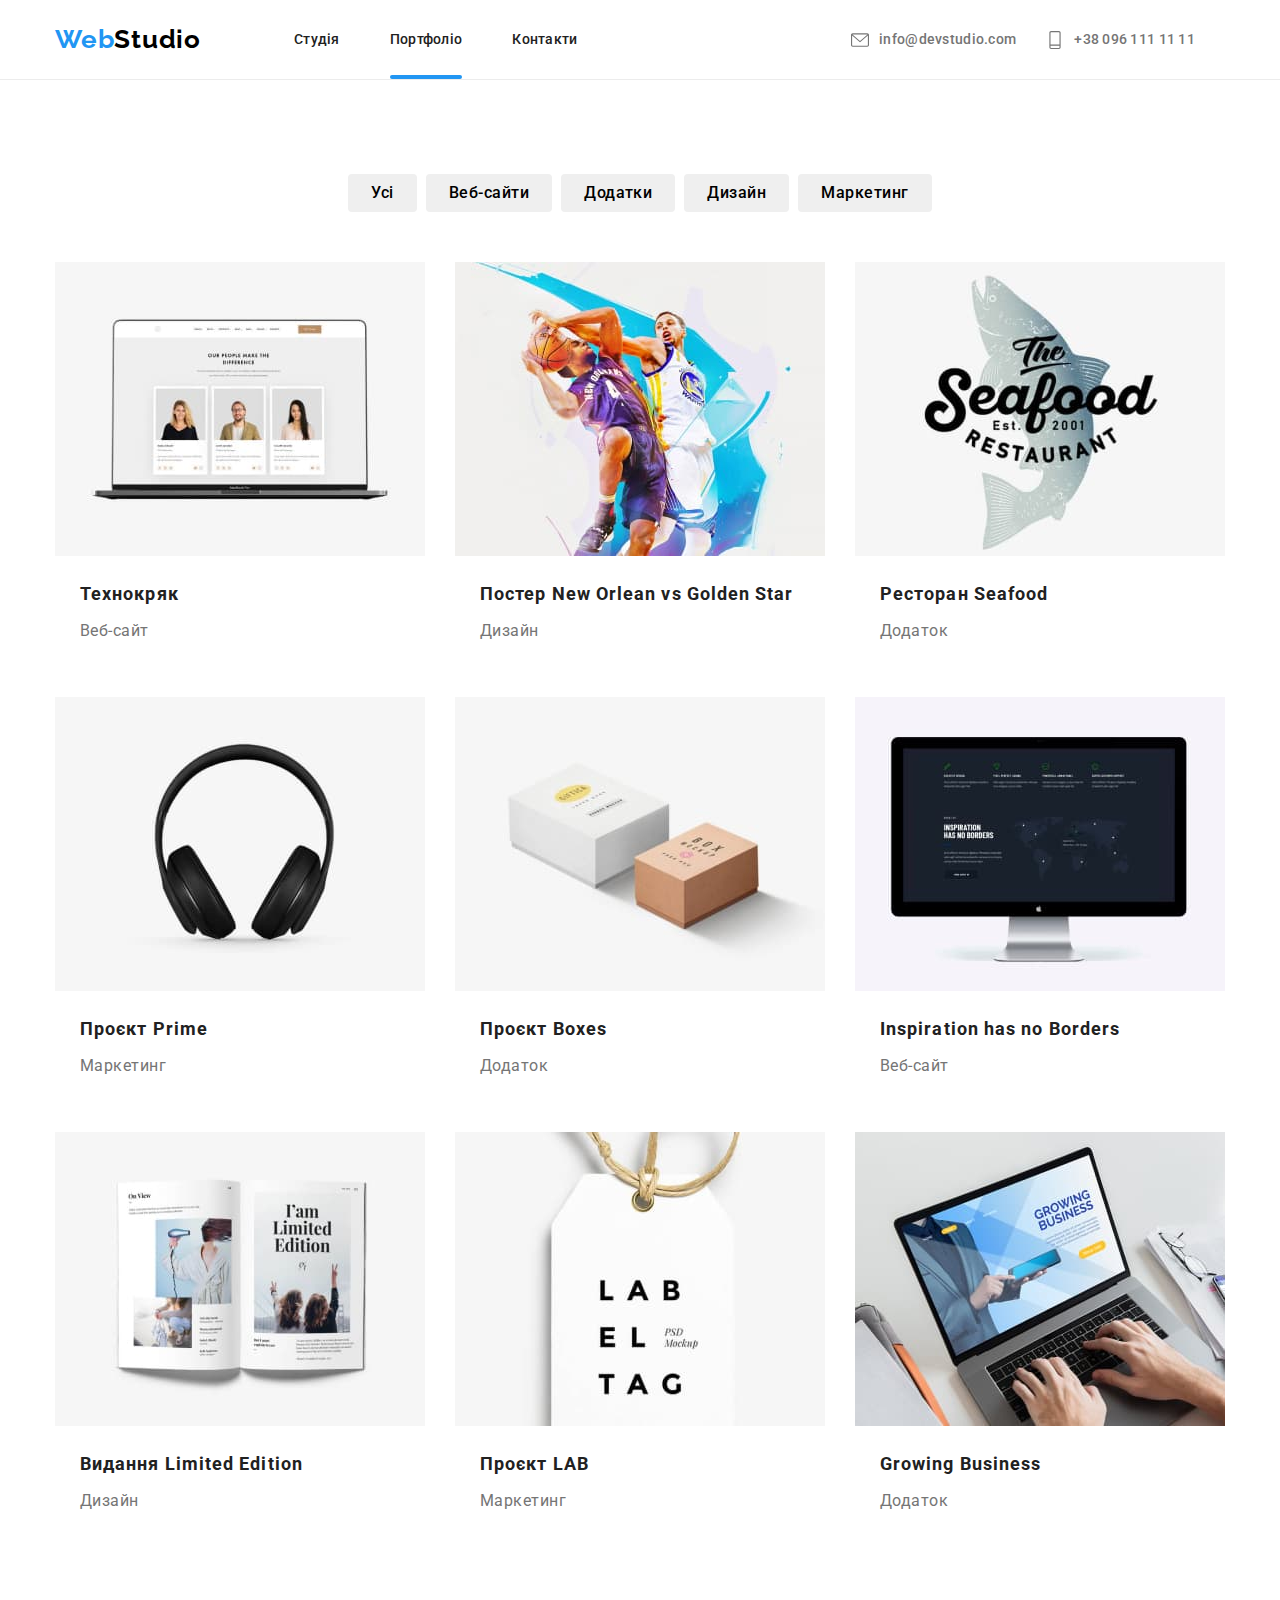
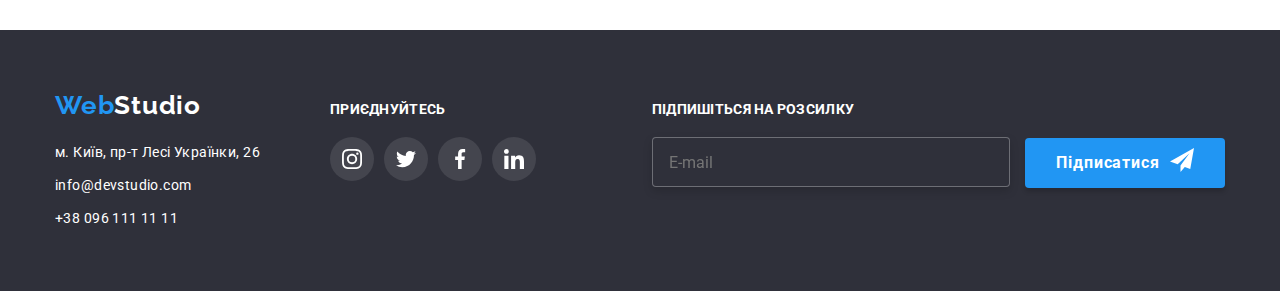
==== portfolio.html @ f2ef8173 "1" ====
<!DOCTYPE html>
<html lang="uk">
  <head>
    <meta charset="UTF-8">
    <meta http-equiv="X-UA-Compatible" content="IE=edge">
    <meta name="viewport" content="width=device-width, initial-scale=1.0">
    <link rel="stylesheet" href="./css/modern-normalize.css">
    <link rel="preconnect" href="https://fonts.googleapis.com">
    <link rel="preconnect" href="https://fonts.gstatic.com" crossorigin>
    <link rel="stylesheet" href="https://fonts.googleapis.com/css2?family=Raleway:wght@700&family=Roboto:wght@400;500;700;900&display=swap">
    <link rel="stylesheet" href="./css/styles.css">
    <title>Document</title>
  </head>

  <body class="">
      <!--Кнопки ссылки (Навигация)-->
      <header class="header-bord header-nav">
        <!--Кнопки ссылки (Навигация)-->
        <div class="container">
          <nav class="nav-logo main-nav">
            <a href="./index.html"><span class="logo">Web</span>Studio</a>
            <ul class="header-futer list site-nav">
             <li class="item"><a href="./index.html" >Студія</a></li>
             <li class="item"><a href="./portfolio.html" class="current">Портфоліо</a></li>
             <li class="item"><a href="">Контакти</a></li>
            </ul>
            <ul class="header-contact list icon">
                <li class="header-futer">
                  <div class="contact-icon">
                    <a href="mailto:info@devstudio.com">
                      <svg class="mail" width="16" height="12">
                        <use href="./images/symbol-defs.svg#icon-envelope-hover"></use>
                      </svg>info@devstudio.com
                    </a>
                  </div>
                  
                </li>
                <li class="header-futer">
                  <div class="contact-icon">
                    <a href="tel:+380961111111">
                      <svg class="mail" width="10" height="16">
                        <use href="./images/symbol-defs.svg#icon-Vector"></use>
                      </svg>+38 096 111 11 11</a>
                  </div>
                </li>
  
            </ul>
          </nav>
        </div>
      </header>
   <!--Секция кнопок-->
   <section class="section">
    <div class="container">
      <h1 class="hide">Портфоліо</h1>
      <ul class="list button-content">
        <li><button type="button" class="button">Усі</button></li>
        <li><button type="button" class="button">Веб-сайти</button></li>
        <li><button type="button" class="button">Додатки</button></li>
        <li><button type="button" class="button">Дизайн</button></li>
        <li><button type="button" class="button">Маркетинг</button></li>
      </ul>
    </div>
    
    <!--Секция 9 картинок-->
    <div class="container">
      <ul class="list section-header  imege">

        <li class="block-content">
          <div class="techno">
            <img src="./images/page2/Технокряк.jpg" alt="ноутбук з анкетами людей" width="370">
            <p class="icon-hidden">
              Ресурс пропонує комплексні пропозиції з різним рівнем функціоналу та сервісів. Все це дозволить відвідувачу отримати вичерпні відомості про компанію чи приватну особу.
            </p>
          </div>
          <a href="">
            <div class="text">
              <h2>Технокряк</h2>
              <p class="section-texts">Веб-сайт</p>
            </div>
          </a>
        </li>

        <li  class="block-content">
          <div class="techno">
            <img src="./images/page2/ПостерNewOrleanvsGoldenStar.jpg" alt="постер з двума баскетболістами у стрибку з м'ячем" width="370">
            <p class="icon-hidden">
              Ресурс пропонує комплексні пропозиції з різним рівнем функціоналу та сервісів. Все це дозволить відвідувачу отримати вичерпні відомості про компанію чи приватну особу.
            </p>
          </div>
          <a href="">
            <div class="text">
              <h2>Постер New Orlean vs Golden Star</h2>
              <p class="section-texts">Дизайн</p>
            </div>
          </a>
        </li>

        <li class="block-content">
          <div class="techno">
            <img src="./images/page2/РесторанSeafood.jpg" alt="логотип ресторану Seafood" width="370">
            <p class="icon-hidden">
              Ресурс пропонує комплексні пропозиції з різним рівнем функціоналу та сервісів. Все це дозволить відвідувачу отримати вичерпні відомості про компанію чи приватну особу.
            </p>
          </div>
          <a href="">
            <div class="text">
              <h2>Ресторан Seafood</h2>
              <p class="section-texts">Додаток</p>
            </div>
          </a>
        </li>

        <li class="block-content">
          <div class="techno">
            <img src="./images/page2/ПроєктPrime.jpg" alt="бездротові наушники чорного кольору" width="370">
            <p class="icon-hidden">
              Ресурс пропонує комплексні пропозиції з різним рівнем функціоналу та сервісів. Все це дозволить відвідувачу отримати вичерпні відомості про компанію чи приватну особу.
            </p>
          </div>
          <a href="">
            <div class="text">
              <h2>Проєкт Prime</h2>
              <p class="section-texts">Маркетинг</p>
            </div>
          </a>
        </li>
       
        <li class="block-content">
          <div class="techno">
            <img src="./images/page2/ПроєктBoxes.jpg" alt="два різні картонні бокси білого та картонного кольору" width="370">
            <p class="icon-hidden">
              Ресурс пропонує комплексні пропозиції з різним рівнем функціоналу та сервісів. Все це дозволить відвідувачу отримати вичерпні відомості про компанію чи приватну особу.
            </p>
          </div>
          <a href="">
            <div class="text">
              <h2>Проєкт Boxes</h2>
              <p class="section-texts">Додаток</p>
            </div>
          </a>
        </li>

        <li class="block-content">
          <div class="techno">
            <img src="./images/page2/InspirationHasnoBorders.jpg" alt="apple imac" width="370">
            <p class="icon-hidden">
              Ресурс пропонує комплексні пропозиції з різним рівнем функціоналу та сервісів. Все це дозволить відвідувачу отримати вичерпні відомості про компанію чи приватну особу.
            </p>
          </div>
          <a href="">
            <div class="text">
              <h2>Inspiration has no Borders</h2>
              <p class="section-texts">Веб-сайт</p>
            </div>
          </a>
        </li>
       
        <li class="block-content">
          <div class="techno">
            <img src="./images/page2/ВиданняLimitedEdition.jpg" alt="розгорнута книга з картинками" width="370">
            <p class="icon-hidden">
              Ресурс пропонує комплексні пропозиції з різним рівнем функціоналу та сервісів. Все це дозволить відвідувачу отримати вичерпні відомості про компанію чи приватну особу.
            </p>
          </div>
          <a href="">
            <div class="text">
              <h2>Видання Limited Edition</h2>
              <p class="section-texts">Дизайн</p>
            </div>
          </a>
        </li>

        <li class="block-content">
          <div class="techno">
            <img src="./images/page2/ПроєктLAB.jpg" alt="логотип проекту LAB" width="370">
            <p class="icon-hidden">
              Ресурс пропонує комплексні пропозиції з різним рівнем функціоналу та сервісів. Все це дозволить відвідувачу отримати вичерпні відомості про компанію чи приватну особу.
            </p>
          </div>
          <a href="">
            <div class="text">
              <h2>Проєкт LAB</h2>
              <p class="section-texts">Маркетинг</p>
            </div>
          </a>
        </li>
       
        <li class="block-content">
          <div class="techno">
            <img src="./images/page2/GrowingBusiness.jpg" alt="чоловік процює за ноутбуком" width="370">
            <p class="icon-hidden">
              Ресурс пропонує комплексні пропозиції з різним рівнем функціоналу та сервісів. Все це дозволить відвідувачу отримати вичерпні відомості про компанію чи приватну особу.
            </p>
          </div>
          <a href="">
            <div class="text">
              <h2>Growing Business</h2>
              <p class="section-texts">Додаток</p>
            </div>
          </a>
        </li>
       </ul>
    </div>

   </section>

    <!--Подвал-->
    <footer class="footer">
      <div class="container footer-svg">
        <div>
          <a href="./index.html" class="footer-logo footer-log"><span class="logo">Web</span>Studio</a>
          <address>
            <ul class="list footer-adress">
              <li class="footer-adr adr"><a href="address:https://goo.gl/maps/zJNhpAb7FdGBm95CA">м. Київ, пр-т Лесі Українки, 26</a></li>
              <li class="footer-adr"><a href="mailto:info@devstudio.com" class="">info@devstudio.com</a></li>
              <li class="footer-adr"><a href="tel:+380961111111" class="">+38 096 111 11 11</a></li>
            </ul>
          </address>
        </div>

        <div class="social">
          <strong class="about-text">ПРИЄДНУЙТЕСЬ</strong>
            <ul class="list footer-text">
              <li>
                <a href="" class="footer-page">
                  <svg class="icon-social color">
                    <use href="./images/symbol-defs.svg#icon-instagram-2" width="20" height="20"></use>
                  </svg>
                </a>
              </li>
              <li>
                <a href="" class="footer-page color">
                  <svg class="icon-social">
                    <use href="./images/symbol-defs.svg#icon-Group" width="20" height="20"></use>
                  </svg>
                </a>
              </li>
              <li>
                <a href="" class="footer-page color">
                  <svg class="icon-social">
                    <use href="./images/symbol-defs.svg#icon-facebook-1" width="20" height="20"></use>
                  </svg>
                </a>
              </li>
              <li>
                <a href="" class="footer-page color">
                  <svg class="icon-social">
                    <use href="./images/symbol-defs.svg#icon-linkedin-1" width="20" height="20"></use>
                  </svg>
                </a>
              </li>
            </ul>

        </div>

        <div class="box-mail">
          <form>
          <label>
            <strong class="about-text text-footer"> ПІДПИШІТЬСЯ НА РОЗСИЛКУ</strong>
            <input type="text" name="username" class="form-mail" placeholder="E-mail">
          </label>   
            <button  type="button" class="button-mail size-button">Підписатися 
              <svg class="footer-icon" >
                <use href="./images/symbol-defs.svg#icon-icon-send" ></use>
              </svg>
            </button>

        </form>  
        </div>

      </div>
    </footer>
 </body>
</html>
---- css/styles.css ----
/* Цвет основного текста color: #212121; */
/* Цвет лого color: #2196F3; */
/* Цвет Studio color: #000000; */
/* Цвет футера + описание белым color: #FFFFFF; */
/* Кнопка героя background: #2196F3; */
/* Описание блоков color: #757575; */
/* Цвет кнопок #F5F4FA */
:root {
    --body-text: #212121;
    --logo: #2196F3;
    --nav-logo: #000000;
    --header-contact: #757575;
    --hero: #ffffff;
    --button-hero: #2196F3;
    --footer-logo: #ffffff;
    --footer-adress: #ffffff;
    --button: #F5F4FA;
    --hero-size: #2F303A;
    --border: #AFB1B8;
    --text-hidden: #ffffff;

}
/* Применяется на всю страницу кроме ссылок. */
body {
    color: var(--body-text);
/* Шрифты */
    font-family: roboto, sans-serif;
    font-size: 14px;
    letter-spacing: 0.02em;
}
/* Спрятанный заголовок */
.hide {
    font-size: 0;
}

h1, h2, h3, h4, h5, h6, p {margin: 0;}
/* убераем границы и точки в списках */

.list {
    padding: 0;
    margin: 0;
    list-style: none;
    display: block;
}
* {
    box-sizing: border-box;
  }
img {
    display: block;
}

a {
    text-decoration: none;
    font-style: normal;
}

    /* Контейнеры под блоки */
.container {
    width: 1200px;
    margin: 0 auto;
    padding: 0 15px;
}

/* Логотип */
.logo {
    color: var(--logo);
}

/* цвет кнопок хедера */
.current:active, 
.current:visited,
.header-futer a:hover,
.header-futer a:focus {
    color: var(--logo);
    transition-duration: 250ms;
    transition-timing-function: cubic-bezier(0.4, 0, 0.2, 1); 
}

.current::after {
    background-color:  var(--logo);
}
.site-nav .current {
    position: relative;
}

.site-nav .current::after {
    position: absolute;
    display: block;
    bottom: -11px;
    content: "";
    width: 100%;
    height: 4px;
    background-color: var(--button-hero);
    border-radius: 2px;
}

/* навигация кнопок */
.site-nav{
    display: flex;
    margin-left: 93px;
    flex-wrap: wrap;
}

.header-bord {
    border-bottom: 1px solid #ECECEC;
}
.header-nav {
    display: flex;
    align-items: center;
    height: 80px;
}

.main-nav {
    display: flex;
    align-items: center;
}

.item {
    margin-right: 50px;
}

.description {
    display: flex;
    justify-content: center;
    align-items: center;
    margin-bottom: 30px;
    margin-right: 30px;
    background-color: var(--button);
    border-radius: 4px;
    height: 120px;
    width: 270px;
}

.site-nav .item:last-child {
    margin-right: 0px;
}

/* Кнопки header */
.header-futer a {
    display: block;
    padding-top: 21px;
    padding-bottom: 21px;

    color: var(--body-text);
    font-weight: 500;
    line-height: 1.14;
    letter-spacing: 0.02em; 
}

/* Контакты в хедере */
.header-contact {
    display: flex;
    margin-left: auto;
}

.header-contact .item:last-child {
    margin-right: 0px;
}

.contact-icon {
    display: flex;
    margin-left: auto;
    margin-right: 30px;
    fill: var(--header-contact);
}
/* Почта в header */
.mail {
    margin-right: 10px;
    width: 18px;
    height: 20px;
    padding: 0;
}

.mail use:hover,
.mail use:focus {
    fill: var(--button-hero);
    
}

.header-contact a {
    display: inline-flex;
    align-items: center;
    padding-top: 21px;
    padding-bottom: 21px;

    color: var(--header-contact);
    font-weight: 500;
    line-height: 1.14;
    letter-spacing: 0.02em;
}

.contact-icon:hover, 
.contact-icon:focus {
    fill: var(--logo);
}

/* шрифт лого */
.nav-logo > a {
    color: var(--nav-logo);

    font-family: raleway;
    font-weight: 700;
    font-size: 26px;
    line-height: 1.19;
    letter-spacing: 0.03em;
}
/* Section hero */
.hero {
    background-color: var(--hero-size);
    padding-top: 200px;
    padding-bottom: 200px;
    max-width: 1600px;
    height: 600px;
    margin-left: auto;
    margin-right: auto;
    background-image: linear-gradient(
        to right,
rgba(47, 48, 58, 0.4), rgba(47, 48, 58, 0.4)
    ), url(../images/page1/header.jpg);
    position: relative;
}

.hero-text {
    margin-bottom: 30px;
    width: 696px;
    margin-left: auto;
    margin-right: auto;
    color: var(--hero);
    font-weight: 900;
    font-size: 44px;
    line-height: 1.36;

    text-align: center;

    letter-spacing: 0.06em;
    text-transform: uppercase;
    }
/* button hero */
.button-hero {
    color: var(--hero);
    font-weight: 700;
    font-size: 16px;
    line-height: 1.88;
    background-color: var(--button-hero);
    border-radius: 4px;
    border: 1px solid transparent;
    padding: 10px 32px;
    margin: 0 auto;

    display: flex;
    align-items: center;
    text-align: center;
    letter-spacing: 0.06em;
    

}


/* Section prof. заголовки проффессий */
.section {
    padding-top: 94px;
    padding-bottom: 94px;
}

.section-prof {
    flex-basis: calc(100% / 4); 
    width: 1170px; }

.section-prof {
    display: flex;
    flex-wrap: nowrap;
}
.border-section:last-child {
    margin-right: 0px;}
.section-bgr {
    background-color: var(--button);
}
.border-section {
    border: 1px solid var(--hero);
    width: 270px;
    background-color: var(--hero);
    box-shadow: 0px 1px 3px rgba(0, 0, 0, 0.12), 0px 1px 1px rgba(0, 0, 0, 0.14), 0px 2px 1px rgba(0, 0, 0, 0.2);
    border-radius: 0px 0px 4px 4px; 
    margin-right: 30px;
}

.page {
    display: flex;
    justify-content: center;
    align-items: center;
    padding: 0px 32px 30px 32px;
    margin: 0;
    gap: 10px;
}

 .icon-page { 
    display: flex;
    justify-content: center;
    align-items: center;
    border-radius: 50%;
    padding: 12px 12px;
    width: 44px;
    height: 44px;
    fill: currentColor;
    fill: var(--border);
    transition-duration: 250ms;
    transition-timing-function: cubic-bezier(0.4, 0, 0.2, 1);
}

.icon-social {
    display: flex;
    width: 20px;
    height: 20px;
    /* justify-content: 50%;
    align-items: 50%; */
    
}

.icon-page:hover,
.icon-page:active { 
    background-color: var(--button-hero);
    fill: var(--hero);
    
}

.section-prof h3{
    font-weight: 700;
    font-size: 14px;
    line-height: 1.14;
    letter-spacing: 0.03em;
    margin-bottom: 10px;
    text-align: center;
}
/* текст профессий */
.text-prof p {
    color: var(--header-contact);
    line-height: 1.71;
    letter-spacing: 0.03em;
}
.icon-box{
    width: 70px;
    height: 70px;

}
/* Section imeges. Заголовки */
.header-img {
    display: flex;
    flex-wrap: nowrap;
}
.imeges:last-child {
    margin-right: 0px;}

.imeges {
    margin-right: 30px;
    padding-top: 0;

}
/* Описание текста на картинках в разделе секции 3 */
.picture_desc {
    position: absolute;
    height: 70px;
    width: 100%;
    display: flex;
    justify-content: center;
    align-items: center;
    font-weight: 700;
    line-height: 1.14;
    letter-spacing: 0.03em;
    bottom: 0;
    color: var(--text-hidden);
    background: rgba(47, 48, 58, 0.8);
}
.box {
    position: relative;
}

/* Фото профессий */
.header {
    margin-bottom: 50px;
    font-weight: 700;
    font-size: 36px;
    line-height: 1.17;
    text-align: center;
    letter-spacing: 0.03em;
}
.pdg {
    padding-top: 0;
}

.img-dop {
    padding: 0;
}
/* отступ у картинок */
.img {
    display: flex;
    flex-wrap: nowrap;
}
.img:last-child {
    margin-right: 0px;}


/* заголовки секции */
.section-img h3 {
    padding-bottom: 10px;
    font-weight: 500;
    font-size: 16px;
    line-height: 1.19;
    text-align: center;
    letter-spacing: 0.03em;
}
/* текст секции */
.section-text p{
    color: var(--header-contact);
    font-size: 16px;
    line-height: 1.19;
    text-align: center;
    letter-spacing: 0.03em;
}
.block {
    margin-top: 30px;
    margin-bottom: 16px;
}
/* Секция постоянных клиентов */
.client {
    display: flex;
    
    gap: 30px;
}
.client-a {
    display: flex;
    justify-content: center;
    align-items: center;
    width: 100%;
    height: 100%;
    border: 1px solid var(--border);
    border-radius: 4px;
    transition-duration: 250ms;
    transition-timing-function: cubic-bezier(0.4, 0, 0.2, 1);

}
.client-a:hover,
.client-a:focus {
    border-color: var(--button-hero); 

}

.text-text:hover,
.text-text:focus {
    border-color: var(--button-hero); 
    
}

.client-svg:hover,
.client-svg:active { 
    fill: var(--button-hero);
    
}

.client-svg {
    fill: var(--border);
    width: 170px;
    height: 92px;
    padding: 15px 32px;
    transition-duration: 250ms;
    transition-timing-function: cubic-bezier(0.4, 0, 0.2, 1);
}

/* Подвал */

.footer-logo{
    color: var(--footer-logo);
    font-family: raleway;
    font-weight: 700;
    font-size: 26px;
    line-height: 1.19;

    letter-spacing: 0.03em;

}

.footer {
    display: flex;
    background-color: var(--hero-size);
    padding-top: 60px;
    padding-bottom: 60px;

}

.footer-adress a{
    color: var(--footer-adress);
    line-height: 1.71;
    letter-spacing: 0.03em;
}

.footer-adress a:hover, 
.footer-adress a:focus {
    color: var(--logo);
    transition-duration: 250ms;
    transition-timing-function: cubic-bezier(0.4, 0, 0.2, 1);
}
.adr {
    margin-top: 20px;
}
.footer-adr:nth-child(-n + 2){
    margin-bottom: 9px;
}
.footer-text {
    display: flex;
    margin-top: 20px;
}
.color {
    fill: var(--footer-logo);
}
.footer-page {
    display: flex;
    border-radius: 50%;
    justify-content: center;
    align-items: center;
    background-color: rgba(255, 255, 255, 0.1);
    
    padding: 0;
    width: 44px;
    height: 44px; 
    margin-right: 10px;
    transition-duration: 250ms;
    transition-timing-function: cubic-bezier(0.4, 0, 0.2, 1);
}
.footer-page:hover,
.footer-page:active {
    background-color: var(--button-hero);
    fill: var(--footer-logo);

}

.about-text {
    color: var(--footer-adress);

}
.footer-svg {
    display: flex;
    align-items: baseline;
}

.social {
    margin-left: 70px;
}
.box-mail {
    margin-left: auto;
}

/* настройка модального окна (текста и кнопок) */
.name-block {
    display: block;
    width: 448px;
    height: 40px;
    margin-bottom: 10px;
    margin-top: 4px;
    border: 1px solid rgba(33, 33, 33, 0.2);
    border-radius: 4px;
    padding-left: 42px;
    /* position: relative; */
    transition-duration: 250ms;
    transition-timing-function: cubic-bezier(0.4, 0, 0.2, 1);
}
.form-mail {
    box-sizing: border-box;
    width: 358px;
    height: 50px;
    border: 1px solid rgba(255, 255, 255, 0.3);
    filter: drop-shadow(0px 4px 4px rgba(0, 0, 0, 0.15));
    border-radius: 4px;
    background: var(--hero-size);
    font-size: 16px;
    line-height: 1.25;
    padding-left: 16px;
    color: rgba(255, 255, 255, 0.6);
    transition-duration: 250ms;
    transition-timing-function: cubic-bezier(0.4, 0, 0.2, 1);
}
/* текст и формы заполнения */
.header-modal {
    font-weight: bold;
    font-size: 20px;
    line-height: 23px;
    text-align: center;
    margin-bottom: 12px;
}
.style-text label,.style-text span{
    font-size: 12px;
    line-height: 1.17;
    color: var(--header-contact);

}

.input-wrap {
    letter-spacing: 0.01em;
    position: relative;
}
.style-text:focus-within {
    fill: var(--button-hero);
    border-radius: 4px;

}
input:focus-within {
    border: 1px solid var(--button-hero);
    border-radius: 4px;
}
/* оформление наполнения модального окна */
.application-form{
    position: absolute;
    margin-top: 32px;
    margin-left: 15px;
    transition-duration: 250ms;
    transition-timing-function: cubic-bezier(0.4, 0, 0.2, 1);
}
input, textarea {
    outline: none;
    border: none;
    border: solid 1px #f2f2f2;
    }

.text-box {
    line-height: 1.71;
    letter-spacing: 0.03em;
    color: var(--header-contact);
}

.document {
    line-height: 1.71;
    text-decoration: underline;
    color: var(--button-hero);
    margin-left: 7px;
}
textarea {
    resize: none;
}
.chec-button {
    
    margin-right: 7px;

    /* margin-left: 12px; */

}
.test {
    display: flex;
    justify-content: center;
    margin-bottom: 30px;
}
.coments {
    width: 448px;
    height: 120px;
    margin-bottom: 25px;
    padding: 12px;
    font-size: 12px;
    line-height: 1.17;
    letter-spacing: 0.01em;
    color: rgba(117, 117, 117, 0.5);
}

.modal-text {
    padding: 40px;
}

.text-footer {
    display: block;
    margin-bottom: 20px;
}

.button-mail {
    width: 200px;
    height: 50px;
    background: #2196F3;
    box-shadow: 0px 4px 4px rgba(0, 0, 0, 0.15);
    border-radius: 4px;
    border: none;
    padding: 0;
    margin-left: 12px;
    font-weight: 700;
    font-size: 16px;
    line-height: 1.88; 
    letter-spacing: 0.06em;  
    color: var(--footer-logo); 
    transition-duration: 250ms;
    transition-timing-function: cubic-bezier(0.4, 0, 0.2, 1);
}
.modal-button button{
    margin: 0 auto;
    display: block;
    align-items: center;
    text-align: center;
}
.size-button {
    padding: 10px 62px 10px 28px;
}
.button-mail:hover,
.button-mail:active {
    background: #186db3;
}
/* Иконка для кнопки в футере */
.footer-icon {
    position: absolute;
    width: 24px;
    height: 24px;
    margin-left: 10px;

}
/* Корректировка кнопок */
.button-content {
    display: flex;
    flex-wrap: wrap;
    justify-content: center;
}
.button-content {
    margin-bottom: 50px;
    gap: 9px;
}
/* 2 страница без header and foother */
/* кнопки */
.button {
    font-family: roboto;
    border: 1px solid transparent;
    border-radius: 4px;
    padding: 5px 22px;
    font-weight: 500;
    font-size: 16px;
    line-height: 1.63;
    letter-spacing: 0.03em;
    text-align: center;
    display: inline-block;
    transition-duration: 250ms;
    transition-timing-function: cubic-bezier(0.4, 0, 0.2, 1);
}
.text {
    padding: 20px 24px;
    border: 1px solid var(--footer-adress);
    width: 370px;
    border-top: none;
}
.imege {
    display: flex;
    flex-wrap: wrap;
    gap: 30px;
}
.icon-hidden { 
    position: absolute;
    top: 0;
    left: 0;
    height: 100%;
    padding: 10px;
    background: rgba(33, 150, 243, 0.9);
    transform: translateY(100%);
    font-size: 18px;
    line-height: 1.56;
    letter-spacing: 0.03em;
    color: var(--text-hidden);
    transition: transform 500ms;

    width: 100%;
    height: 100%;
    padding: 63px 24px;
}

.techno { 
    position: relative;
    overflow: hidden;

}
.block-content:hover .icon-hidden {
    transform: rotateY(0);
}


.button:hover,
.button:focus {
    color: var(--hero);
    background-color: var(--button-hero);
    border: 1px solid transparent;

}

/* 2 страница заголовки */

/* Управление контейнерами */


.box:nth-last-child(-n + 3) {
    margin-bottom: 0px;
}

.box:nth-child(3n) {
    margin-right: 0; }

.section-header h2{
    /* margin-top: 0; */
    margin-bottom: 4px;
    font-weight: 700;
    font-size: 18px;
    line-height: 2;
    letter-spacing: 0.06em;
    color: var(--body-text);
}
/* 2 страница текст после заголовка */

.section-texts{
    margin-bottom: 0;
    color: var(--header-contact);
    letter-spacing: 0.03em;
    font-size: 16px;
    line-height: 1.86;
}

.block-content {
    box-sizing: border-box;
}

.block-content:hover,
.block-content:focus {
    box-shadow: 0px 1px 1px rgba(0, 0, 0, 0.12), 0px 4px 4px rgba(0, 0, 0, 0.06), 1px 4px 6px rgba(0, 0, 0, 0.16);  
    transition-duration: 250ms;
    transition-timing-function: cubic-bezier(0.4, 0, 0.2, 1);
}

/* modal */

.backdrop {
    position: fixed;
    top: 0;
    left: 0;
    width: 100%;
    height: 100%;
    background: rgba(0, 0, 0, 0.2);
    transition-duration: 250ms;
    transition-timing-function: cubic-bezier(0.4, 0, 0.2, 1);
}
.modal {
    position: absolute;
    width: 528px;
    height: 581px;
    top: 50%;
    left: 50%;
    transform: translate(-50%, -50%);
    background: var(--text-hidden);
    box-shadow: 0px 1px 3px rgba(0, 0, 0, 0.12), 0px 1px 1px rgba(0, 0, 0, 0.14), 0px 2px 1px rgba(0, 0, 0, 0.2);
    border-radius: 4px;

}

.is-hidden {
    opacity: 0;
    visibility: hidden;
    pointer-events: none;
} 

.close {
    position: absolute;
    right: 10px;
    top: 10px;
    width: 30px;
    height: 30px;
    border-radius: 50%;
    border: 1px solid rgba(112, 112, 112, 0.1);
    cursor: pointer;
    transition-duration: 250ms;
    transition-timing-function: cubic-bezier(0.4, 0, 0.2, 1);
}

.close-svg{ 
    display: flex;
    justify-content: center;
    align-items: center;
    width: 30px;
    height: 30px;
    background-color: var(--text-hidden);
}

.close-img {
    position: absolute;
    width: 11px;
    height: 11px;
} 

.modal button:hover,
.modal button:focus {
    fill: var(--logo);
    border-color: var(--logo);

}
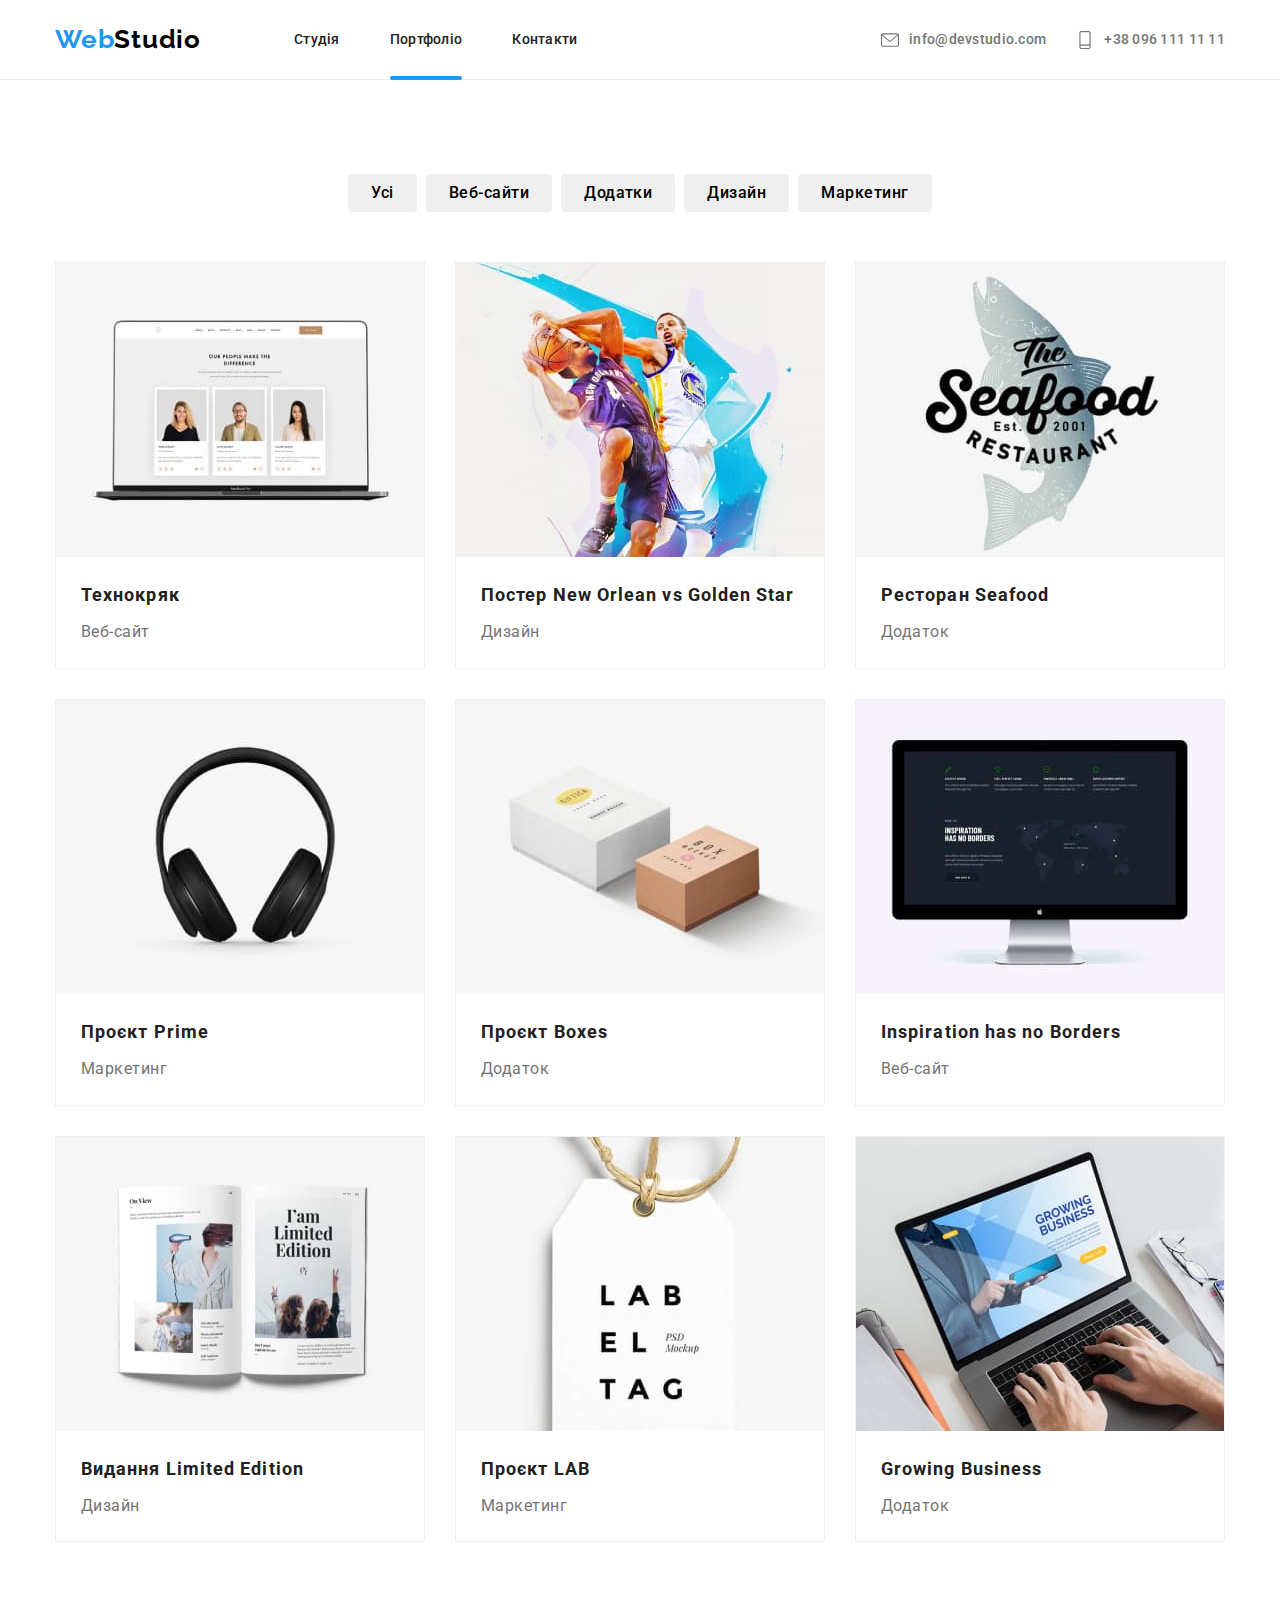
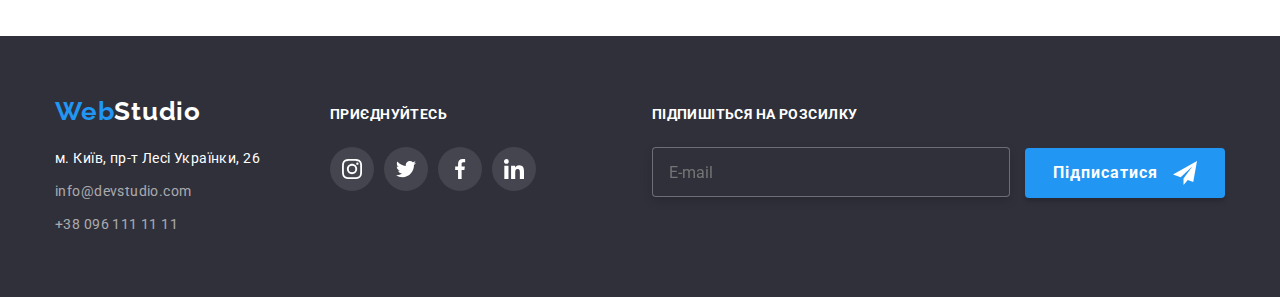
==== commit 0d532ee0: "update homework (BEM and scss)" ====
--- a/portfolio.html
+++ b/portfolio.html
@@ -8,37 +8,38 @@
     <link rel="preconnect" href="https://fonts.googleapis.com">
     <link rel="preconnect" href="https://fonts.gstatic.com" crossorigin>
     <link rel="stylesheet" href="https://fonts.googleapis.com/css2?family=Raleway:wght@700&family=Roboto:wght@400;500;700;900&display=swap">
-    <link rel="stylesheet" href="./css/styles.css">
+    <link rel="stylesheet" href="./css/main.css">
+    <link rel="stylesheet" href="./styles.css">
     <title>Document</title>
   </head>
 
-  <body class="">
+  <body>
       <!--Кнопки ссылки (Навигация)-->
-      <header class="header-bord header-nav">
+      <header class="header-nav header-nav__border">
         <!--Кнопки ссылки (Навигация)-->
         <div class="container">
-          <nav class="nav-logo main-nav">
-            <a href="./index.html"><span class="logo">Web</span>Studio</a>
-            <ul class="header-futer list site-nav">
-             <li class="item"><a href="./index.html" >Студія</a></li>
-             <li class="item"><a href="./portfolio.html" class="current">Портфоліо</a></li>
-             <li class="item"><a href="">Контакти</a></li>
-            </ul>
-            <ul class="header-contact list icon">
-                <li class="header-futer">
-                  <div class="contact-icon">
-                    <a href="mailto:info@devstudio.com">
-                      <svg class="mail" width="16" height="12">
+          <nav class="header-nav__navigation">
+            <a href="./index.html"><span class="header-nav__logo">Web</span>Studio</a>
+              <ul class="list header-nav__pages">
+                <li class="header-nav__item"><a href="./index.html" class="header-nav__link">Студія</a></li>
+                <li class="header-nav__item"><a href="./portfolio.html" class="current header-nav__link">Портфоліо</a></li>
+                <li class="header-nav__item"><a href="" class="header-nav__link">Контакти</a></li>
+              </ul>
+            <ul class="list header-nav__contacts">
+                <li class="header-nav__icon">
+                  <div>
+                    <a href="mailto:info@devstudio.com" class="header-nav__contact">
+                      <svg class="header-nav__mail" width="16" height="12">
                         <use href="./images/symbol-defs.svg#icon-envelope-hover"></use>
                       </svg>info@devstudio.com
                     </a>
                   </div>
                   
                 </li>
-                <li class="header-futer">
-                  <div class="contact-icon">
-                    <a href="tel:+380961111111">
-                      <svg class="mail" width="10" height="16">
+                <li class="header-nav__icon">
+                  <div>
+                    <a href="tel:+380961111111" class="header-nav__contact">
+                      <svg class="header-nav__mail" width="10" height="16">
                         <use href="./images/symbol-defs.svg#icon-Vector"></use>
                       </svg>+38 096 111 11 11</a>
                   </div>
@@ -49,153 +50,153 @@
         </div>
       </header>
    <!--Секция кнопок-->
-   <section class="section">
+   <section class="present">
     <div class="container">
       <h1 class="hide">Портфоліо</h1>
-      <ul class="list button-content">
-        <li><button type="button" class="button">Усі</button></li>
-        <li><button type="button" class="button">Веб-сайти</button></li>
-        <li><button type="button" class="button">Додатки</button></li>
-        <li><button type="button" class="button">Дизайн</button></li>
-        <li><button type="button" class="button">Маркетинг</button></li>
+      <ul class="portfolio list">
+        <li><button type="button" class="portfolio__button">Усі</button></li>
+        <li><button type="button" class="portfolio__button">Веб-сайти</button></li>
+        <li><button type="button" class="portfolio__button">Додатки</button></li>
+        <li><button type="button" class="portfolio__button">Дизайн</button></li>
+        <li><button type="button" class="portfolio__button">Маркетинг</button></li>
       </ul>
     </div>
     
     <!--Секция 9 картинок-->
     <div class="container">
-      <ul class="list section-header  imege">
-
-        <li class="block-content">
-          <div class="techno">
+      <ul class="list portfolio__imege">
+
+        <li class="portfolio__content">
+          <div class="portfolio__box">
             <img src="./images/page2/Технокряк.jpg" alt="ноутбук з анкетами людей" width="370">
-            <p class="icon-hidden">
-              Ресурс пропонує комплексні пропозиції з різним рівнем функціоналу та сервісів. Все це дозволить відвідувачу отримати вичерпні відомості про компанію чи приватну особу.
-            </p>
-          </div>
-          <a href="">
-            <div class="text">
-              <h2>Технокряк</h2>
-              <p class="section-texts">Веб-сайт</p>
-            </div>
-          </a>
-        </li>
-
-        <li  class="block-content">
-          <div class="techno">
+            <p class="portfolio__textHidden">
+              Ресурс пропонує комплексні пропозиції з різним рівнем функціоналу та сервісів. Все це дозволить відвідувачу отримати вичерпні відомості про компанію чи приватну особу.
+            </p>
+          </div>
+          <a href="">
+            <div class="portfolio__text">
+              <h2 class="portfolio__header">Технокряк</h2>
+              <p class="portfolio__texts">Веб-сайт</p>
+            </div>
+          </a>
+        </li>
+
+        <li  class="portfolio__content">
+          <div class="portfolio__box">
             <img src="./images/page2/ПостерNewOrleanvsGoldenStar.jpg" alt="постер з двума баскетболістами у стрибку з м'ячем" width="370">
-            <p class="icon-hidden">
-              Ресурс пропонує комплексні пропозиції з різним рівнем функціоналу та сервісів. Все це дозволить відвідувачу отримати вичерпні відомості про компанію чи приватну особу.
-            </p>
-          </div>
-          <a href="">
-            <div class="text">
-              <h2>Постер New Orlean vs Golden Star</h2>
-              <p class="section-texts">Дизайн</p>
-            </div>
-          </a>
-        </li>
-
-        <li class="block-content">
-          <div class="techno">
+            <p class="portfolio__textHidden">
+              Ресурс пропонує комплексні пропозиції з різним рівнем функціоналу та сервісів. Все це дозволить відвідувачу отримати вичерпні відомості про компанію чи приватну особу.
+            </p>
+          </div>
+          <a href="">
+            <div class="portfolio__text">
+              <h2 class="portfolio__header">Постер New Orlean vs Golden Star</h2>
+              <p class="portfolio__texts">Дизайн</p>
+            </div>
+          </a>
+        </li>
+
+        <li class="portfolio__content">
+          <div class="portfolio__box">
             <img src="./images/page2/РесторанSeafood.jpg" alt="логотип ресторану Seafood" width="370">
-            <p class="icon-hidden">
-              Ресурс пропонує комплексні пропозиції з різним рівнем функціоналу та сервісів. Все це дозволить відвідувачу отримати вичерпні відомості про компанію чи приватну особу.
-            </p>
-          </div>
-          <a href="">
-            <div class="text">
-              <h2>Ресторан Seafood</h2>
-              <p class="section-texts">Додаток</p>
-            </div>
-          </a>
-        </li>
-
-        <li class="block-content">
-          <div class="techno">
+            <p class="portfolio__textHidden">
+              Ресурс пропонує комплексні пропозиції з різним рівнем функціоналу та сервісів. Все це дозволить відвідувачу отримати вичерпні відомості про компанію чи приватну особу.
+            </p>
+          </div>
+          <a href="">
+            <div class="portfolio__text">
+              <h2 class="portfolio__header">Ресторан Seafood</h2>
+              <p class="portfolio__texts">Додаток</p>
+            </div>
+          </a>
+        </li>
+
+        <li class="portfolio__content">
+          <div class="portfolio__box">
             <img src="./images/page2/ПроєктPrime.jpg" alt="бездротові наушники чорного кольору" width="370">
-            <p class="icon-hidden">
-              Ресурс пропонує комплексні пропозиції з різним рівнем функціоналу та сервісів. Все це дозволить відвідувачу отримати вичерпні відомості про компанію чи приватну особу.
-            </p>
-          </div>
-          <a href="">
-            <div class="text">
-              <h2>Проєкт Prime</h2>
-              <p class="section-texts">Маркетинг</p>
+            <p class="portfolio__textHidden">
+              Ресурс пропонує комплексні пропозиції з різним рівнем функціоналу та сервісів. Все це дозволить відвідувачу отримати вичерпні відомості про компанію чи приватну особу.
+            </p>
+          </div>
+          <a href="">
+            <div class="portfolio__text">
+              <h2 class="portfolio__header">Проєкт Prime</h2>
+              <p class="portfolio__texts">Маркетинг</p>
             </div>
           </a>
         </li>
        
-        <li class="block-content">
-          <div class="techno">
+        <li class="portfolio__content">
+          <div class="portfolio__box">
             <img src="./images/page2/ПроєктBoxes.jpg" alt="два різні картонні бокси білого та картонного кольору" width="370">
-            <p class="icon-hidden">
-              Ресурс пропонує комплексні пропозиції з різним рівнем функціоналу та сервісів. Все це дозволить відвідувачу отримати вичерпні відомості про компанію чи приватну особу.
-            </p>
-          </div>
-          <a href="">
-            <div class="text">
-              <h2>Проєкт Boxes</h2>
-              <p class="section-texts">Додаток</p>
-            </div>
-          </a>
-        </li>
-
-        <li class="block-content">
-          <div class="techno">
+            <p class="portfolio__textHidden">
+              Ресурс пропонує комплексні пропозиції з різним рівнем функціоналу та сервісів. Все це дозволить відвідувачу отримати вичерпні відомості про компанію чи приватну особу.
+            </p>
+          </div>
+          <a href="">
+            <div class="portfolio__text">
+              <h2 class="portfolio__header">Проєкт Boxes</h2>
+              <p class="portfolio__texts">Додаток</p>
+            </div>
+          </a>
+        </li>
+
+        <li class="portfolio__content">
+          <div class="portfolio__box">
             <img src="./images/page2/InspirationHasnoBorders.jpg" alt="apple imac" width="370">
-            <p class="icon-hidden">
-              Ресурс пропонує комплексні пропозиції з різним рівнем функціоналу та сервісів. Все це дозволить відвідувачу отримати вичерпні відомості про компанію чи приватну особу.
-            </p>
-          </div>
-          <a href="">
-            <div class="text">
-              <h2>Inspiration has no Borders</h2>
-              <p class="section-texts">Веб-сайт</p>
+            <p class="portfolio__textHidden">
+              Ресурс пропонує комплексні пропозиції з різним рівнем функціоналу та сервісів. Все це дозволить відвідувачу отримати вичерпні відомості про компанію чи приватну особу.
+            </p>
+          </div>
+          <a href="">
+            <div class="portfolio__text">
+              <h2 class="portfolio__header">Inspiration has no Borders</h2>
+              <p class="portfolio__texts">Веб-сайт</p>
             </div>
           </a>
         </li>
        
-        <li class="block-content">
-          <div class="techno">
+        <li class="portfolio__content">
+          <div class="portfolio__box">
             <img src="./images/page2/ВиданняLimitedEdition.jpg" alt="розгорнута книга з картинками" width="370">
-            <p class="icon-hidden">
-              Ресурс пропонує комплексні пропозиції з різним рівнем функціоналу та сервісів. Все це дозволить відвідувачу отримати вичерпні відомості про компанію чи приватну особу.
-            </p>
-          </div>
-          <a href="">
-            <div class="text">
-              <h2>Видання Limited Edition</h2>
-              <p class="section-texts">Дизайн</p>
-            </div>
-          </a>
-        </li>
-
-        <li class="block-content">
-          <div class="techno">
+            <p class="portfolio__textHidden">
+              Ресурс пропонує комплексні пропозиції з різним рівнем функціоналу та сервісів. Все це дозволить відвідувачу отримати вичерпні відомості про компанію чи приватну особу.
+            </p>
+          </div>
+          <a href="">
+            <div class="portfolio__text">
+              <h2 class="portfolio__header">Видання Limited Edition</h2>
+              <p class="portfolio__texts">Дизайн</p>
+            </div>
+          </a>
+        </li>
+
+        <li class="portfolio__content">
+          <div class="portfolio__box">
             <img src="./images/page2/ПроєктLAB.jpg" alt="логотип проекту LAB" width="370">
-            <p class="icon-hidden">
-              Ресурс пропонує комплексні пропозиції з різним рівнем функціоналу та сервісів. Все це дозволить відвідувачу отримати вичерпні відомості про компанію чи приватну особу.
-            </p>
-          </div>
-          <a href="">
-            <div class="text">
-              <h2>Проєкт LAB</h2>
-              <p class="section-texts">Маркетинг</p>
+            <p class="portfolio__textHidden">
+              Ресурс пропонує комплексні пропозиції з різним рівнем функціоналу та сервісів. Все це дозволить відвідувачу отримати вичерпні відомості про компанію чи приватну особу.
+            </p>
+          </div>
+          <a href="">
+            <div class="portfolio__text">
+              <h2 class="portfolio__header">Проєкт LAB</h2>
+              <p class="portfolio__texts">Маркетинг</p>
             </div>
           </a>
         </li>
        
-        <li class="block-content">
-          <div class="techno">
+        <li class="portfolio__content">
+          <div class="portfolio__box">
             <img src="./images/page2/GrowingBusiness.jpg" alt="чоловік процює за ноутбуком" width="370">
-            <p class="icon-hidden">
-              Ресурс пропонує комплексні пропозиції з різним рівнем функціоналу та сервісів. Все це дозволить відвідувачу отримати вичерпні відомості про компанію чи приватну особу.
-            </p>
-          </div>
-          <a href="">
-            <div class="text">
-              <h2>Growing Business</h2>
-              <p class="section-texts">Додаток</p>
+            <p class="portfolio__textHidden">
+              Ресурс пропонує комплексні пропозиції з різним рівнем функціоналу та сервісів. Все це дозволить відвідувачу отримати вичерпні відомості про компанію чи приватну особу.
+            </p>
+          </div>
+          <a href="">
+            <div class="portfolio__text">
+              <h2 class="portfolio__header">Growing Business</h2>
+              <p class="portfolio__texts">Додаток</p>
             </div>
           </a>
         </li>
@@ -206,68 +207,65 @@
 
     <!--Подвал-->
     <footer class="footer">
-      <div class="container footer-svg">
+      <div class="container">
         <div>
-          <a href="./index.html" class="footer-logo footer-log"><span class="logo">Web</span>Studio</a>
+          <a href="./index.html" class="footer__logotype"><span class="footer__logo">Web</span>Studio</a>
           <address>
-            <ul class="list footer-adress">
-              <li class="footer-adr adr"><a href="address:https://goo.gl/maps/zJNhpAb7FdGBm95CA">м. Київ, пр-т Лесі Українки, 26</a></li>
-              <li class="footer-adr"><a href="mailto:info@devstudio.com" class="">info@devstudio.com</a></li>
-              <li class="footer-adr"><a href="tel:+380961111111" class="">+38 096 111 11 11</a></li>
+            <ul class="list">
+              <li class=""><a href="address:https://goo.gl/maps/zJNhpAb7FdGBm95CA" class="footer__text">м. Київ, пр-т Лесі Українки, 26</a></li>
+              <li class="footer__decor"><a href="mailto:info@devstudio.com" class="footer__text footer__color-text">info@devstudio.com</a></li>
+              <li class="footer__decor"><a href="tel:+380961111111" class="footer__text footer__color-text">+38 096 111 11 11</a></li>
             </ul>
           </address>
         </div>
 
-        <div class="social">
-          <strong class="about-text">ПРИЄДНУЙТЕСЬ</strong>
-            <ul class="list footer-text">
-              <li>
-                <a href="" class="footer-page">
-                  <svg class="icon-social color">
+        <div class="footer__social">
+          <strong class="footer__text">ПРИЄДНУЙТЕСЬ</strong>
+            <ul class="list">
+              <li>
+                <a href="" class="footer__icon">
+                  <svg  class="footer__svg">
                     <use href="./images/symbol-defs.svg#icon-instagram-2" width="20" height="20"></use>
                   </svg>
                 </a>
               </li>
               <li>
-                <a href="" class="footer-page color">
-                  <svg class="icon-social">
+                <a href="" class="footer__icon">
+                  <svg class="footer__svg">
                     <use href="./images/symbol-defs.svg#icon-Group" width="20" height="20"></use>
                   </svg>
                 </a>
               </li>
               <li>
-                <a href="" class="footer-page color">
-                  <svg class="icon-social">
+                <a href="" class="footer__icon">
+                  <svg class="footer__svg">
                     <use href="./images/symbol-defs.svg#icon-facebook-1" width="20" height="20"></use>
                   </svg>
                 </a>
               </li>
               <li>
-                <a href="" class="footer-page color">
-                  <svg class="icon-social">
+                <a href="" class="footer__icon">
+                  <svg class="footer__svg">
                     <use href="./images/symbol-defs.svg#icon-linkedin-1" width="20" height="20"></use>
                   </svg>
                 </a>
               </li>
             </ul>
-
-        </div>
-
-        <div class="box-mail">
+        </div>
+
+        <div class="footer__mail">
           <form>
           <label>
-            <strong class="about-text text-footer"> ПІДПИШІТЬСЯ НА РОЗСИЛКУ</strong>
-            <input type="text" name="username" class="form-mail" placeholder="E-mail">
+            <strong class="footer__text"> ПІДПИШІТЬСЯ НА РОЗСИЛКУ</strong>
+            <input type="text" name="username" class="footer__form" placeholder="E-mail">
           </label>   
-            <button  type="button" class="button-mail size-button">Підписатися 
-              <svg class="footer-icon" >
+            <button  type="button" class="footer__button">Підписатися 
+              <svg class="footer__twitter" >
                 <use href="./images/symbol-defs.svg#icon-icon-send" ></use>
               </svg>
             </button>
-
         </form>  
         </div>
-
       </div>
     </footer>
  </body>
--- a/css/main.css
+++ b/css/main.css
@@ -0,0 +1,1057 @@
+@charset "UTF-8";
+/*! modern-normalize v1.1.0 | MIT License | https://github.com/sindresorhus/modern-normalize */
+/*
+Document
+========
+*/
+/**
+Use a better box model (opinionated).
+*/
+*,
+::before,
+::after {
+  box-sizing: border-box;
+}
+
+/**
+1. Correct the line height in all browsers.
+2. Prevent adjustments of font size after orientation changes in iOS.
+3. Use a more readable tab size (opinionated).
+*/
+html {
+  line-height: 1.15; /* 1 */
+  -webkit-text-size-adjust: 100%; /* 2 */
+  -moz-tab-size: 4; /* 3 */
+  -o-tab-size: 4;
+     tab-size: 4; /* 3 */
+}
+
+/*
+Sections
+========
+*/
+/**
+1. Remove the margin in all browsers.
+2. Improve consistency of default fonts in all browsers. (https://github.com/sindresorhus/modern-normalize/issues/3)
+*/
+body {
+  margin: 0; /* 1 */
+  font-family: system-ui, -apple-system, "Segoe UI", Roboto, Helvetica, Arial, sans-serif, "Apple Color Emoji", "Segoe UI Emoji"; /* 2 */
+}
+
+/*
+Grouping content
+================
+*/
+/**
+1. Add the correct height in Firefox.
+2. Correct the inheritance of border color in Firefox. (https://bugzilla.mozilla.org/show_bug.cgi?id=190655)
+*/
+hr {
+  height: 0; /* 1 */
+  color: inherit; /* 2 */
+}
+
+/*
+Text-level semantics
+====================
+*/
+/**
+Add the correct text decoration in Chrome, Edge, and Safari.
+*/
+abbr[title] {
+  -webkit-text-decoration: underline dotted;
+          text-decoration: underline dotted;
+}
+
+/**
+Add the correct font weight in Edge and Safari.
+*/
+b,
+strong {
+  font-weight: bolder;
+}
+
+/**
+1. Improve consistency of default fonts in all browsers. (https://github.com/sindresorhus/modern-normalize/issues/3)
+2. Correct the odd 'em' font sizing in all browsers.
+*/
+code,
+kbd,
+samp,
+pre {
+  font-family: ui-monospace, SFMono-Regular, Consolas, "Liberation Mono", Menlo, monospace; /* 1 */
+  font-size: 1em; /* 2 */
+}
+
+/**
+Add the correct font size in all browsers.
+*/
+small {
+  font-size: 80%;
+}
+
+/**
+Prevent 'sub' and 'sup' elements from affecting the line height in all browsers.
+*/
+sub,
+sup {
+  font-size: 75%;
+  line-height: 0;
+  position: relative;
+  vertical-align: baseline;
+}
+
+sub {
+  bottom: -0.25em;
+}
+
+sup {
+  top: -0.5em;
+}
+
+/*
+Tabular data
+============
+*/
+/**
+1. Remove text indentation from table contents in Chrome and Safari. (https://bugs.chromium.org/p/chromium/issues/detail?id=999088, https://bugs.webkit.org/show_bug.cgi?id=201297)
+2. Correct table border color inheritance in Chrome and Safari. (https://bugs.chromium.org/p/chromium/issues/detail?id=935729, https://bugs.webkit.org/show_bug.cgi?id=195016)
+*/
+table {
+  text-indent: 0; /* 1 */
+  border-color: inherit; /* 2 */
+}
+
+/*
+Forms
+=====
+*/
+/**
+1. Change the font styles in all browsers.
+2. Remove the margin in Firefox and Safari.
+*/
+button,
+input,
+optgroup,
+select,
+textarea {
+  font-family: inherit; /* 1 */
+  font-size: 100%; /* 1 */
+  line-height: 1.15; /* 1 */
+  margin: 0; /* 2 */
+}
+
+/**
+Remove the inheritance of text transform in Edge and Firefox.
+*/
+button,
+select {
+  text-transform: none;
+}
+
+/**
+Correct the inability to style clickable types in iOS and Safari.
+*/
+button,
+[type=button],
+[type=reset],
+[type=submit] {
+  -webkit-appearance: button;
+}
+
+/**
+Remove the inner border and padding in Firefox.
+*/
+::-moz-focus-inner {
+  border-style: none;
+  padding: 0;
+}
+
+/**
+Restore the focus styles unset by the previous rule.
+*/
+:-moz-focusring {
+  outline: 1px dotted ButtonText;
+}
+
+/**
+Remove the additional ':invalid' styles in Firefox.
+See: https://github.com/mozilla/gecko-dev/blob/2f9eacd9d3d995c937b4251a5557d95d494c9be1/layout/style/res/forms.css#L728-L737
+*/
+:-moz-ui-invalid {
+  box-shadow: none;
+}
+
+/**
+Remove the padding so developers are not caught out when they zero out 'fieldset' elements in all browsers.
+*/
+legend {
+  padding: 0;
+}
+
+/**
+Add the correct vertical alignment in Chrome and Firefox.
+*/
+progress {
+  vertical-align: baseline;
+}
+
+/**
+Correct the cursor style of increment and decrement buttons in Safari.
+*/
+::-webkit-inner-spin-button,
+::-webkit-outer-spin-button {
+  height: auto;
+}
+
+/**
+1. Correct the odd appearance in Chrome and Safari.
+2. Correct the outline style in Safari.
+*/
+[type=search] {
+  -webkit-appearance: textfield; /* 1 */
+  outline-offset: -2px; /* 2 */
+}
+
+/**
+Remove the inner padding in Chrome and Safari on macOS.
+*/
+::-webkit-search-decoration {
+  -webkit-appearance: none;
+}
+
+/**
+1. Correct the inability to style clickable types in iOS and Safari.
+2. Change font properties to 'inherit' in Safari.
+*/
+::-webkit-file-upload-button {
+  -webkit-appearance: button; /* 1 */
+  font: inherit; /* 2 */
+}
+
+/*
+Interactive
+===========
+*/
+/*
+Add the correct display in Chrome and Safari.
+*/
+summary {
+  display: list-item;
+}
+
+:root {
+  --body-text: #212121;
+  --logo: #2196F3;
+  --nav-logo: #000000;
+  --header-contact: #757575;
+  --hero: #ffffff;
+  --button-hero: #2196F3;
+  --footer-logo: #ffffff;
+  --footer-adress: #ffffff;
+  --button: #F5F4FA;
+  --hero-size: #2F303A;
+  --border: #AFB1B8;
+  --text-hidden: #ffffff;
+  --footer-text: rgba(255, 255, 255, 0.6);
+}
+
+/* Применяется на всю страницу кроме ссылок. */
+body {
+  color: var(--body-text);
+  /* Шрифты */
+  font-family: roboto, sans-serif;
+  font-size: 14px;
+  letter-spacing: 0.02em;
+}
+
+h1, h2, h3, h4, h5, h6, p {
+  margin: 0;
+}
+
+/* Контейнеры под блоки */
+.container {
+  width: 1200px;
+  margin: 0 auto;
+  padding: 0 15px;
+}
+
+* {
+  box-sizing: border-box;
+}
+
+/* убераем границы и точки в списках */
+.list {
+  padding: 0;
+  margin: 0;
+  list-style: none;
+  display: block;
+}
+
+img {
+  display: block;
+}
+
+.hide {
+  font-size: 0;
+}
+
+.header-nav {
+  display: flex;
+  align-items: center;
+  height: 80px;
+  /* шрифт лого */
+  /* Логотип */
+  /* навигация кнопок */
+  /* Кнопки header */
+  /* цвет кнопок хедера */
+  /* Контакты в хедере */
+}
+.header-nav__border {
+  border-bottom: 1px solid #ececec;
+}
+.header-nav__navigation {
+  display: flex;
+  align-items: center;
+}
+.header-nav__navigation > a {
+  color: var(--nav-logo);
+  font-family: raleway;
+  font-weight: 700;
+  font-size: 26px;
+  line-height: 1.19;
+  letter-spacing: 0.03em;
+}
+.header-nav__bord {
+  border-bottom: 1px solid #ECECEC;
+}
+.header-nav .header-nav__pages {
+  display: flex;
+  margin-left: 93px;
+  flex-wrap: nowrap;
+}
+.header-nav__logo {
+  color: var(--logo);
+}
+.header-nav__pages .current {
+  position: relative;
+}
+.header-nav__pages .current::after {
+  position: absolute;
+  display: block;
+  bottom: -1px;
+  content: "";
+  width: 100%;
+  height: 4px;
+  background-color: var(--button-hero);
+  border-radius: 2px;
+}
+.header-nav__item:last-child {
+  margin-right: 0px;
+}
+.header-nav__link {
+  padding-top: 32px;
+  padding-bottom: 32px;
+  color: var(--body-text);
+  font-weight: 500;
+  line-height: 1.14;
+  letter-spacing: 0.02em;
+}
+.header-nav .current:active,
+.header-nav .current:visited, .header-nav__link:hover, .header-nav__link:focus, .header-nav__contact:hover, .header-nav__contact:focus, .header-nav__icon:hover, .header-nav__icon:focus {
+  color: var(--logo);
+}
+.header-nav__contact {
+  color: var(--header-contact);
+  display: inline-flex;
+  padding-top: 32px;
+  padding-bottom: 32px;
+  font-weight: 500;
+  line-height: 1.14;
+  letter-spacing: 0.02em;
+  align-items: center;
+}
+.header-nav a {
+  text-decoration: none;
+  font-style: normal;
+}
+.header-nav__item {
+  margin-right: 50px;
+}
+.header-nav__icon {
+  display: flex;
+  margin-left: auto;
+  margin-right: 30px;
+  fill: var(--header-contact);
+  transition-duration: 250ms;
+  transition-timing-function: cubic-bezier(0.4, 0, 0.2, 1);
+}
+
+/* Почта в header */
+.header-nav__mail {
+  margin-right: 10px;
+  width: 18px;
+  height: 20px;
+  padding: 0;
+}
+
+.header-nav__contact:hover,
+.header-nav__contact:focus {
+  fill: var(--button-hero);
+}
+
+.header-nav__contacts {
+  display: flex;
+  margin-left: auto;
+  padding: 0;
+  text-align: center;
+}
+
+.header-nav__icon:last-child {
+  margin-right: 0px;
+}
+
+/* Section hero */
+.hero {
+  background-color: var(--hero-size);
+  padding-top: 200px;
+  padding-bottom: 200px;
+  max-width: 1600px;
+  height: 600px;
+  margin-left: auto;
+  margin-right: auto;
+  background-image: linear-gradient(to right, rgba(47, 48, 58, 0.4), rgba(47, 48, 58, 0.4)), url(../images/page1/header.jpg);
+  position: relative;
+}
+.hero__text {
+  margin-bottom: 30px;
+  width: 696px;
+  margin-left: auto;
+  margin-right: auto;
+  color: var(--hero);
+  font-weight: 900;
+  font-size: 44px;
+  line-height: 1.36;
+  text-align: center;
+  letter-spacing: 0.06em;
+  text-transform: uppercase;
+}
+.hero__button {
+  color: var(--hero);
+  font-weight: 700;
+  font-size: 16px;
+  line-height: 1.88;
+  background-color: var(--button-hero);
+  border-radius: 4px;
+  border: 1px solid transparent;
+  padding: 10px 32px;
+  margin: 0 auto;
+  display: flex;
+  align-items: center;
+  text-align: center;
+  letter-spacing: 0.06em;
+}
+.hero__button:hover, .hero__button:active {
+  background: #186db3;
+}
+
+.present {
+  padding-top: 94px;
+  padding-bottom: 94px;
+  /* текст профессий */
+}
+.present__logo {
+  display: flex;
+  justify-content: space-between;
+}
+.present__description {
+  display: flex;
+  justify-content: center;
+  align-items: center;
+  margin-bottom: 30px;
+  background-color: var(--button);
+  border-radius: 4px;
+  height: 120px;
+  width: 270px;
+}
+.present__box {
+  width: 70px;
+  height: 70px;
+}
+.present__text {
+  height: 72px;
+  width: 270px;
+  margin-top: 10px;
+  color: var(--header-contact);
+  line-height: 1.71;
+  letter-spacing: 0.03em;
+}
+.present__header {
+  font-weight: 700;
+  font-size: 14px;
+  line-height: 1.14;
+  letter-spacing: 0.03em;
+  margin-bottom: 10px;
+  text-align: center;
+  margin-top: 30px;
+}
+
+.advent {
+  padding-top: 94px;
+  padding-bottom: 94px;
+  /* Фото профессий */
+}
+.advent__pdg {
+  padding-top: 0;
+}
+.advent__header {
+  margin-bottom: 50px;
+  font-weight: 700;
+  font-size: 36px;
+  line-height: 1.17;
+  text-align: center;
+  letter-spacing: 0.03em;
+}
+.advent__section {
+  display: flex;
+  flex-wrap: nowrap;
+}
+.advent__picture {
+  margin-right: 30px;
+  padding-top: 0;
+}
+.advent__picture:last-child {
+  margin-right: 0px;
+}
+.advent__box {
+  position: relative;
+}
+.advent__description {
+  position: absolute;
+  height: 70px;
+  width: 100%;
+  display: flex;
+  justify-content: center;
+  align-items: center;
+  font-weight: 700;
+  line-height: 1.14;
+  letter-spacing: 0.03em;
+  bottom: 0;
+  color: var(--text-hidden);
+  background: rgba(47, 48, 58, 0.8);
+}
+
+/* Описание текста на картинках в разделе секции 3 */
+.team {
+  padding-top: 94px;
+  padding-bottom: 94px;
+  background-color: var(--button);
+  /* текст секции */
+}
+.team__header {
+  margin-bottom: 50px;
+  font-weight: 700;
+  font-size: 36px;
+  line-height: 1.17;
+  text-align: center;
+  letter-spacing: 0.03em;
+}
+.team__name {
+  padding-bottom: 10px;
+  font-weight: 500;
+  font-size: 16px;
+  line-height: 1.19;
+  text-align: center;
+  letter-spacing: 0.03em;
+}
+.team__text {
+  color: var(--header-contact);
+  font-size: 16px;
+  line-height: 1.19;
+  text-align: center;
+  letter-spacing: 0.03em;
+}
+.team ul {
+  display: flex;
+  flex-wrap: nowrap;
+}
+.team__photo {
+  border: 1px solid var(--hero);
+  width: 270px;
+  background-color: var(--hero);
+  box-shadow: 0px 1px 3px rgba(0, 0, 0, 0.12), 0px 1px 1px rgba(0, 0, 0, 0.14), 0px 2px 1px rgba(0, 0, 0, 0.2);
+  border-radius: 0px 0px 4px 4px;
+  margin-right: 30px;
+}
+.team__photo:last-child {
+  margin-right: 0px;
+}
+.team div {
+  margin-top: 30px;
+  margin-bottom: 16px;
+}
+.team__icon {
+  display: flex;
+  justify-content: center;
+  align-items: center;
+  padding: 0px 32px 30px 32px;
+  margin: 0;
+  gap: 10px;
+}
+.team__iconDesign {
+  display: flex;
+  justify-content: center;
+  align-items: center;
+  border-radius: 50%;
+  padding: 12px 12px;
+  width: 44px;
+  height: 44px;
+  fill: currentColor;
+  fill: var(--border);
+  transition-duration: 250ms;
+  transition-timing-function: cubic-bezier(0.4, 0, 0.2, 1);
+}
+.team svg {
+  display: flex;
+  width: 20px;
+  height: 20px;
+  /* justify-content: 50%;
+  align-items: 50%; */
+}
+.team__iconDesign:hover, .team__iconDesign:active {
+  background-color: var(--button-hero);
+  fill: var(--hero);
+}
+
+/* Секция постоянных клиентов */
+.clients {
+  padding-top: 94px;
+  padding-bottom: 94px;
+}
+.clients__header {
+  margin-bottom: 50px;
+  font-weight: 700;
+  font-size: 36px;
+  line-height: 1.17;
+  text-align: center;
+  letter-spacing: 0.03em;
+}
+.clients ul {
+  display: flex;
+  gap: 30px;
+}
+.clients a {
+  display: flex;
+  justify-content: center;
+  align-items: center;
+  width: 100%;
+  height: 100%;
+  border: 1px solid var(--border);
+  border-radius: 4px;
+  transition-duration: 250ms;
+  transition-timing-function: cubic-bezier(0.4, 0, 0.2, 1);
+}
+.clients a:hover,
+.clients a:focus {
+  border-color: var(--button-hero);
+}
+.clients__svg {
+  fill: var(--border);
+  width: 170px;
+  height: 92px;
+  padding: 15px 32px;
+  transition-duration: 250ms;
+  transition-timing-function: cubic-bezier(0.4, 0, 0.2, 1);
+}
+.clients__svg:hover, .clients__svg:active {
+  fill: var(--button-hero);
+}
+
+.footer {
+  display: flex;
+  background-color: var(--hero-size);
+  padding-top: 60px;
+  padding-bottom: 60px;
+  /* Иконка для кнопки в футере */
+}
+.footer .container {
+  display: flex;
+}
+.footer__logo {
+  color: var(--logo);
+}
+.footer__logotype {
+  color: var(--footer-logo);
+  font-family: raleway;
+  font-weight: 700;
+  font-size: 26px;
+  line-height: 1.19;
+  letter-spacing: 0.03em;
+  text-decoration: none;
+}
+.footer__text {
+  color: var(--footer-adress);
+  line-height: 1.71;
+  letter-spacing: 0.03em;
+  text-decoration: none;
+  font-style: normal;
+}
+.footer__decor:nth-child(-n+3) {
+  margin-top: 9px;
+}
+.footer__color-text {
+  color: rgba(255, 255, 255, 0.6);
+}
+.footer__text:hover, .footer__text:focus {
+  color: var(--logo);
+  transition-duration: 250ms;
+  transition-timing-function: cubic-bezier(0.4, 0, 0.2, 1);
+}
+.footer .list {
+  margin-top: 20px;
+}
+.footer__social {
+  margin-left: 70px;
+  margin-top: 7px;
+}
+.footer__social ul {
+  display: flex;
+}
+.footer__icon {
+  display: flex;
+  border-radius: 50%;
+  justify-content: center;
+  align-items: center;
+  background-color: rgba(255, 255, 255, 0.1);
+  fill: var(--footer-logo);
+  padding: 0;
+  width: 44px;
+  height: 44px;
+  margin-right: 10px;
+  transition-duration: 250ms;
+  transition-timing-function: cubic-bezier(0.4, 0, 0.2, 1);
+}
+.footer__icon:hover, .footer__icon:active {
+  background-color: var(--button-hero);
+}
+.footer__svg {
+  width: 20px;
+  height: 20px;
+}
+.footer__mail {
+  margin-left: auto;
+  margin-top: 7px;
+}
+.footer__mail strong {
+  display: block;
+  margin-bottom: 20px;
+}
+.footer__form {
+  box-sizing: border-box;
+  width: 358px;
+  height: 50px;
+  border: 1px solid rgba(255, 255, 255, 0.3);
+  filter: drop-shadow(0px 4px 4px rgba(0, 0, 0, 0.15));
+  border-radius: 4px;
+  background: var(--hero-size);
+  font-size: 16px;
+  line-height: 1.25;
+  padding-left: 16px;
+  color: rgba(255, 255, 255, 0.6);
+  transition-duration: 250ms;
+  transition-timing-function: cubic-bezier(0.4, 0, 0.2, 1);
+}
+.footer__button {
+  display: inline-flex;
+  width: 200px;
+  height: 50px;
+  background: #2196F3;
+  box-shadow: 0px 4px 4px rgba(0, 0, 0, 0.15);
+  border-radius: 4px;
+  border: none;
+  padding-left: 28px;
+  align-items: center;
+  margin-left: 12px;
+  font-weight: 700;
+  font-size: 16px;
+  line-height: 1.88;
+  letter-spacing: 0.06em;
+  color: var(--footer-logo);
+  transition-duration: 250ms;
+  transition-timing-function: cubic-bezier(0.4, 0, 0.2, 1);
+  position: relative;
+}
+.footer__button:hover, .footer__button:active {
+  background: #186db3;
+}
+.footer__twitter {
+  position: absolute;
+  width: 24px;
+  height: 24px;
+  margin: 13px 28px 13px 120px;
+}
+
+.backdrop {
+  position: fixed;
+  top: 0;
+  left: 0;
+  width: 100%;
+  height: 100%;
+  background: rgba(0, 0, 0, 0.2);
+  transition-duration: 250ms;
+  transition-timing-function: cubic-bezier(0.4, 0, 0.2, 1);
+}
+
+.is-hidden {
+  opacity: 0;
+  visibility: hidden;
+  pointer-events: none;
+}
+
+/* modal */
+.modal {
+  position: absolute;
+  width: 528px;
+  height: 581px;
+  top: 50%;
+  left: 50%;
+  transform: translate(-50%, -50%);
+  background: var(--text-hidden);
+  box-shadow: 0px 1px 3px rgba(0, 0, 0, 0.12), 0px 1px 1px rgba(0, 0, 0, 0.14), 0px 2px 1px rgba(0, 0, 0, 0.2);
+  border-radius: 4px;
+}
+
+.modal-text {
+  padding: 40px;
+}
+
+/* текст и формы заполнения */
+.header-modal {
+  font-weight: bold;
+  font-size: 20px;
+  line-height: 23px;
+  text-align: center;
+  margin-bottom: 12px;
+}
+
+.modal-button button {
+  margin: 0 auto;
+  display: block;
+  align-items: center;
+  text-align: center;
+}
+
+.style-text label, .style-text span {
+  font-size: 12px;
+  line-height: 1.17;
+  color: var(--header-contact);
+}
+
+.style-text:focus-within {
+  fill: var(--button-hero);
+  border-radius: 4px;
+}
+
+/* оформление наполнения модального окна */
+.application-form {
+  position: absolute;
+  margin-top: 32px;
+  margin-left: 15px;
+  transition-duration: 250ms;
+  transition-timing-function: cubic-bezier(0.4, 0, 0.2, 1);
+}
+
+.input-wrap {
+  letter-spacing: 0.01em;
+  position: relative;
+}
+
+input:focus-within {
+  border: 1px solid var(--button-hero);
+  border-radius: 4px;
+}
+
+input, textarea {
+  outline: none;
+  border: none;
+  border: solid 1px #f2f2f2;
+}
+
+/* настройка модального окна (текста и кнопок) */
+.name-block {
+  display: block;
+  width: 448px;
+  height: 40px;
+  margin-bottom: 10px;
+  margin-top: 4px;
+  border: 1px solid rgba(33, 33, 33, 0.2);
+  border-radius: 4px;
+  padding-left: 42px;
+  /* position: relative; */
+  transition-duration: 250ms;
+  transition-timing-function: cubic-bezier(0.4, 0, 0.2, 1);
+}
+
+.coments {
+  width: 448px;
+  height: 120px;
+  margin-bottom: 25px;
+  padding: 12px;
+  font-size: 12px;
+  line-height: 1.17;
+  letter-spacing: 0.01em;
+  color: rgba(117, 117, 117, 0.5);
+}
+
+.test {
+  display: flex;
+  justify-content: center;
+  margin-bottom: 30px;
+}
+
+.chec-button {
+  margin-right: 7px;
+  /* margin-left: 12px; */
+}
+
+.text-box {
+  line-height: 1.71;
+  letter-spacing: 0.03em;
+  color: var(--header-contact);
+}
+
+.document {
+  line-height: 1.71;
+  text-decoration: underline;
+  color: var(--button-hero);
+  margin-left: 7px;
+}
+
+.close {
+  position: absolute;
+  right: 10px;
+  top: 10px;
+  width: 30px;
+  height: 30px;
+  border-radius: 50%;
+  border: 1px solid rgba(112, 112, 112, 0.1);
+  cursor: pointer;
+  transition-duration: 250ms;
+  transition-timing-function: cubic-bezier(0.4, 0, 0.2, 1);
+}
+
+.close-svg {
+  display: flex;
+  justify-content: center;
+  align-items: center;
+  width: 30px;
+  height: 30px;
+  background-color: var(--text-hidden);
+}
+
+.close-img {
+  position: absolute;
+  width: 11px;
+  height: 11px;
+}
+
+.modal button:hover,
+.modal button:focus {
+  fill: var(--logo);
+  border-color: var(--logo);
+}
+
+/* кнопки */
+.portfolio {
+  display: flex;
+  flex-wrap: wrap;
+  justify-content: center;
+  margin-bottom: 50px;
+  gap: 9px;
+}
+.portfolio__button {
+  font-family: roboto;
+  border: 1px solid transparent;
+  border-radius: 4px;
+  padding: 5px 22px;
+  font-weight: 500;
+  font-size: 16px;
+  line-height: 1.63;
+  letter-spacing: 0.03em;
+  text-align: center;
+  display: inline-block;
+  transition-duration: 250ms;
+  transition-timing-function: cubic-bezier(0.4, 0, 0.2, 1);
+}
+.portfolio__button:hover, .portfolio__button:focus {
+  color: var(--hero);
+  background-color: var(--button-hero);
+  border: 1px solid transparent;
+}
+.portfolio__content {
+  box-sizing: border-box;
+  border: 1px solid #EEEEEE;
+  width: 370px;
+}
+.portfolio__content:hover, .portfolio__content:focus {
+  box-shadow: 0px 1px 1px rgba(0, 0, 0, 0.12), 0px 4px 4px rgba(0, 0, 0, 0.06), 1px 4px 6px rgba(0, 0, 0, 0.16);
+  transition-duration: 250ms;
+  transition-timing-function: cubic-bezier(0.4, 0, 0.2, 1);
+}
+.portfolio__content:hover .portfolio__textHidden {
+  transform: rotateY(0);
+}
+.portfolio__textHidden {
+  position: absolute;
+  top: 0;
+  left: 0;
+  height: 100%;
+  padding: 10px;
+  background: rgba(33, 150, 243, 0.9);
+  transform: translateY(100%);
+  font-size: 18px;
+  line-height: 1.56;
+  letter-spacing: 0.03em;
+  color: var(--text-hidden);
+  transition: transform 500ms;
+  width: 100%;
+  height: 100%;
+  padding: 63px 24px;
+}
+.portfolio__imege {
+  display: flex;
+  flex-wrap: wrap;
+  gap: 30px;
+}
+.portfolio__header {
+  /* margin-top: 0; */
+  margin-bottom: 4px;
+  font-weight: 700;
+  font-size: 18px;
+  line-height: 2;
+  letter-spacing: 0.06em;
+  color: var(--body-text);
+}
+.portfolio__box {
+  position: relative;
+  overflow: hidden;
+}
+.portfolio__text {
+  padding: 20px 24px;
+  border: 1px solid var(--footer-adress);
+  width: 370px;
+  border-top: none;
+}
+.portfolio__texts {
+  margin-bottom: 0;
+  color: var(--header-contact);
+  letter-spacing: 0.03em;
+  font-size: 16px;
+  line-height: 1.86;
+  letter-spacing: 0.03em;
+}
+
+a {
+  text-decoration: none;
+}/*# sourceMappingURL=main.css.map */